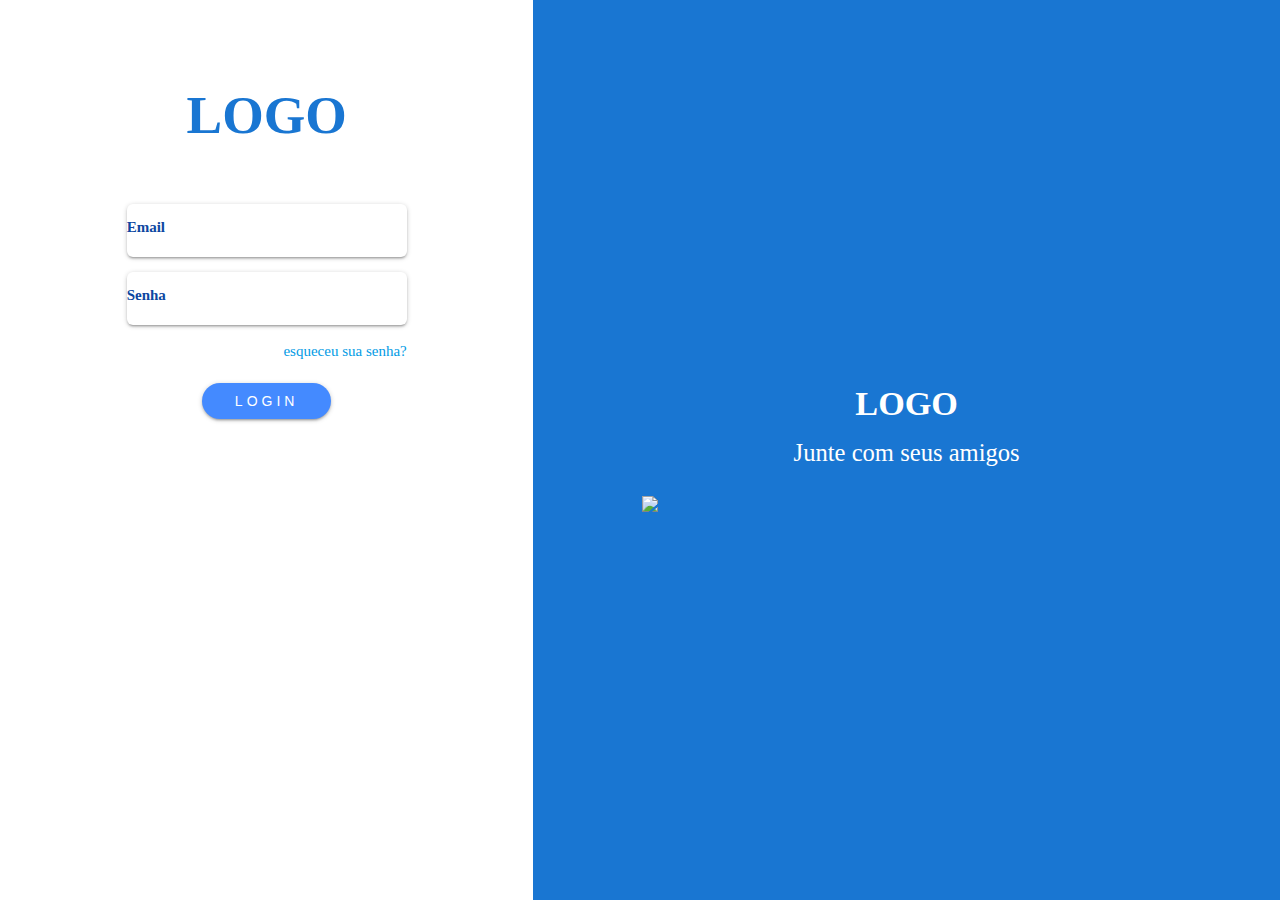
==== index.html @ 5bacface "Login e template base" ====
<!DOCTYPE html>
<html>
<head>
	<meta charset="utf-8">
	<meta http-equiv="X-UA-Compatible" content="IE=edge">
	<meta name="viewport" content="width=device-width, initial-scale=1.0">
	<link rel="stylesheet" href="css/materialize.min.css">
	<link rel="stylesheet" href="css/login.css">
	<title>Orion - Login</title>
</head>
<body>
	<div class="row">
		<div class="col s12 m12 l5 fill">
			<div class="container center c1">
				<h2>LOGO</h2>
				<form action="home.html" method="POST">
					<div class="row">				
						<div class="input-field z-depth-1 custom-field">
							<input type="text" name="email" class="validate" id="email-input" value="">
							<label for="email-input">Email</label>
						</div>
						<div class="input-field z-depth-1 custom-field">
							<input type="text" class="validate" id="password-input" name="senha" required minlength="8">
							<label for="password-input">Senha</label>
						</div>
						<a class="text-blue accent-2 right"href="#!">esqueceu sua senha?</a>
					</div>

					<input type="submit" class="btn center blue accent-2 custom-button" value="Login"/>
				</form>
			</div>
		</div>
		<div class="col l7 hide-on-med-and-down blue darken-2 fill valign-wrapper">
			<div class="container c2">
				<div class="row center">
					<h4>LOGO</h4>
					<h5>Junte com seus amigos</h5>
				</div>
				<div class="row">
					<img class="responsive-img" src="http://lorempixel.com/output/cats-q-c-640-480-1.jpg">
				</div>	
			</div>
		</div>
	</div>

	<script type="text/javascript" src="js/jquery-3.2.1.min.js"></script>
	<script type="text/javascript" src="js/materialize.min.js"></script>
</body>
</html>
---- css/login.css ----
html, body {
	height: 100vh;
	overflow-y: hidden;
	font-family: Roboto;
}
.fill {
	min-height: 100vh !important;
}


.c1 {
	padding:50px;
}

h2 {
	padding-bottom: 15%;
	color: #1976d2!important;
}

h2, h4 {
	font-weight: bolder;
}

h4, h5 {
	color: white;
}

h5 {

}

/* label color */
.input-field label {
	color: #0d47a1!important;
	font-weight: bolder;
}
.input-field input[type="text"] {
	width: 99%;
	border-bottom: none!important;
}
/* label focus color */
.input-field input[type=text]:focus + label {
	color: #0d47a1!important;
}
/* label underline focus color */
.input-field input[type=text]:focus {
	border-bottom: none!important;
	box-shadow: none!important;
}
/* invalid color */
.input-field input[type=text].invalid {
	border-bottom: none!important;
	box-shadow: none!important;
}

.custom-field {
	border-radius: 6px;
}

.custom-button {
	border-radius: 20px;
	width:50%;
	letter-spacing: 4px;
}
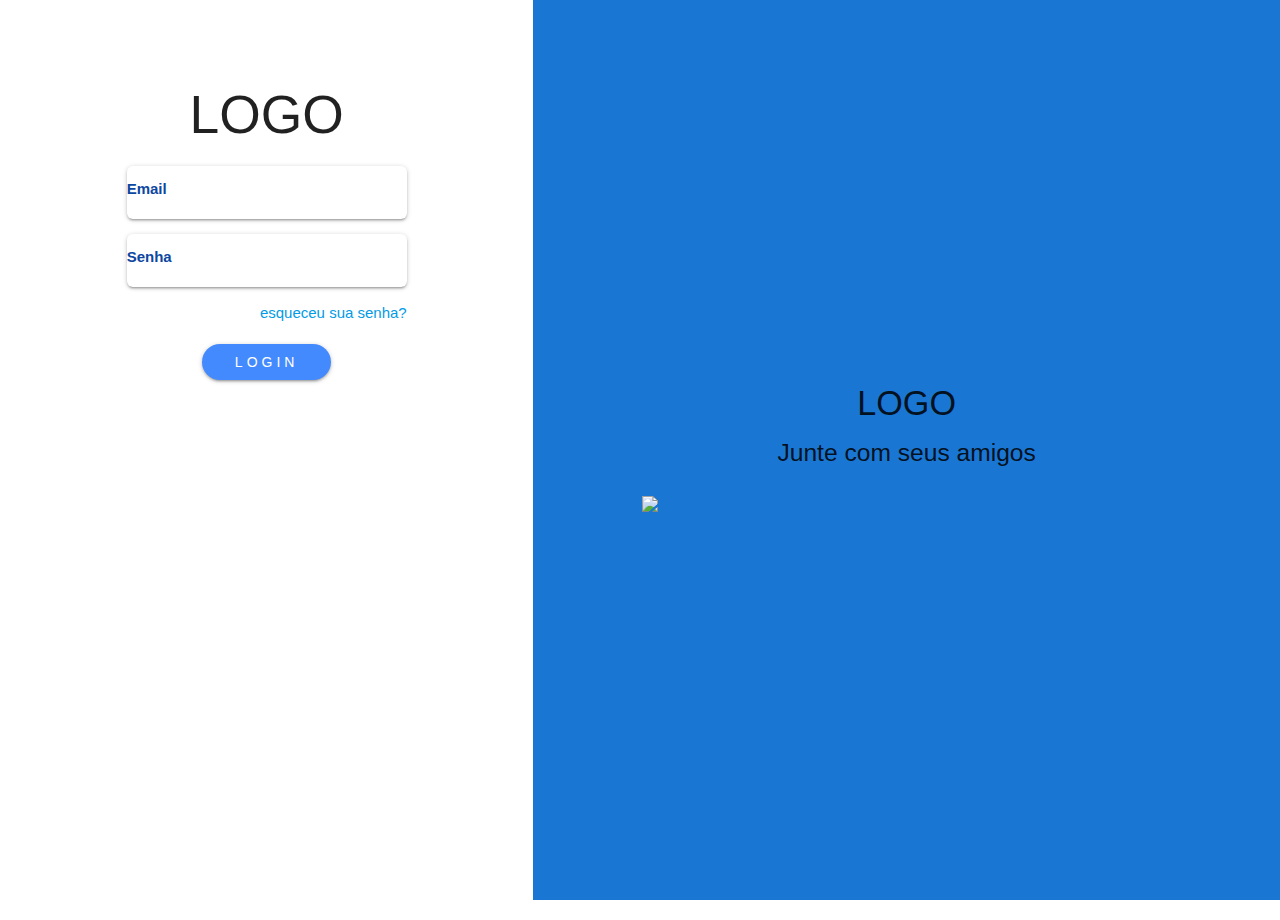
==== commit 3190d2db: "admins" ====
--- a/index.html
+++ b/index.html
@@ -16,11 +16,11 @@
 				<form action="home.html" method="POST">
 					<div class="row">				
 						<div class="input-field z-depth-1 custom-field">
-							<input type="text" name="email" class="validate" id="email-input" value="">
+							<input type="email" name="email" class="validate" id="email-input" value="">
 							<label for="email-input">Email</label>
 						</div>
 						<div class="input-field z-depth-1 custom-field">
-							<input type="text" class="validate" id="password-input" name="senha" required minlength="8">
+							<input type="password" class="validate" id="password-input" name="senha" required minlength="8">
 							<label for="password-input">Senha</label>
 						</div>
 						<a class="text-blue accent-2 right"href="#!">esqueceu sua senha?</a>
--- a/css/login.css
+++ b/css/login.css
@@ -1,32 +1,13 @@
 html, body {
 	height: 100vh;
 	overflow-y: hidden;
-	font-family: Roboto;
 }
 .fill {
 	min-height: 100vh !important;
 }
 
-
 .c1 {
 	padding:50px;
-}
-
-h2 {
-	padding-bottom: 15%;
-	color: #1976d2!important;
-}
-
-h2, h4 {
-	font-weight: bolder;
-}
-
-h4, h5 {
-	color: white;
-}
-
-h5 {
-
 }
 
 /* label color */
@@ -34,21 +15,39 @@
 	color: #0d47a1!important;
 	font-weight: bolder;
 }
-.input-field input[type="text"] {
+.input-field input[type="email"] {
 	width: 99%;
 	border-bottom: none!important;
 }
 /* label focus color */
-.input-field input[type=text]:focus + label {
+.input-field input[type=email]:focus + label {
 	color: #0d47a1!important;
 }
 /* label underline focus color */
-.input-field input[type=text]:focus {
+.input-field input[type=email]:focus {
 	border-bottom: none!important;
 	box-shadow: none!important;
 }
 /* invalid color */
-.input-field input[type=text].invalid {
+.input-field input[type=email].invalid {
+	border-bottom: none!important;
+	box-shadow: none!important;
+}
+.input-field input[type="password"] {
+	width: 99%;
+	border-bottom: none!important;
+}
+/* label focus color */
+.input-field input[type=password]:focus + label {
+	color: #0d47a1!important;
+}
+/* label underline focus color */
+.input-field input[type=password]:focus {
+	border-bottom: none!important;
+	box-shadow: none!important;
+}
+/* invalid color */
+.input-field input[type=password].invalid {
 	border-bottom: none!important;
 	box-shadow: none!important;
 }
@@ -61,4 +60,4 @@
 	border-radius: 20px;
 	width:50%;
 	letter-spacing: 4px;
-}+}
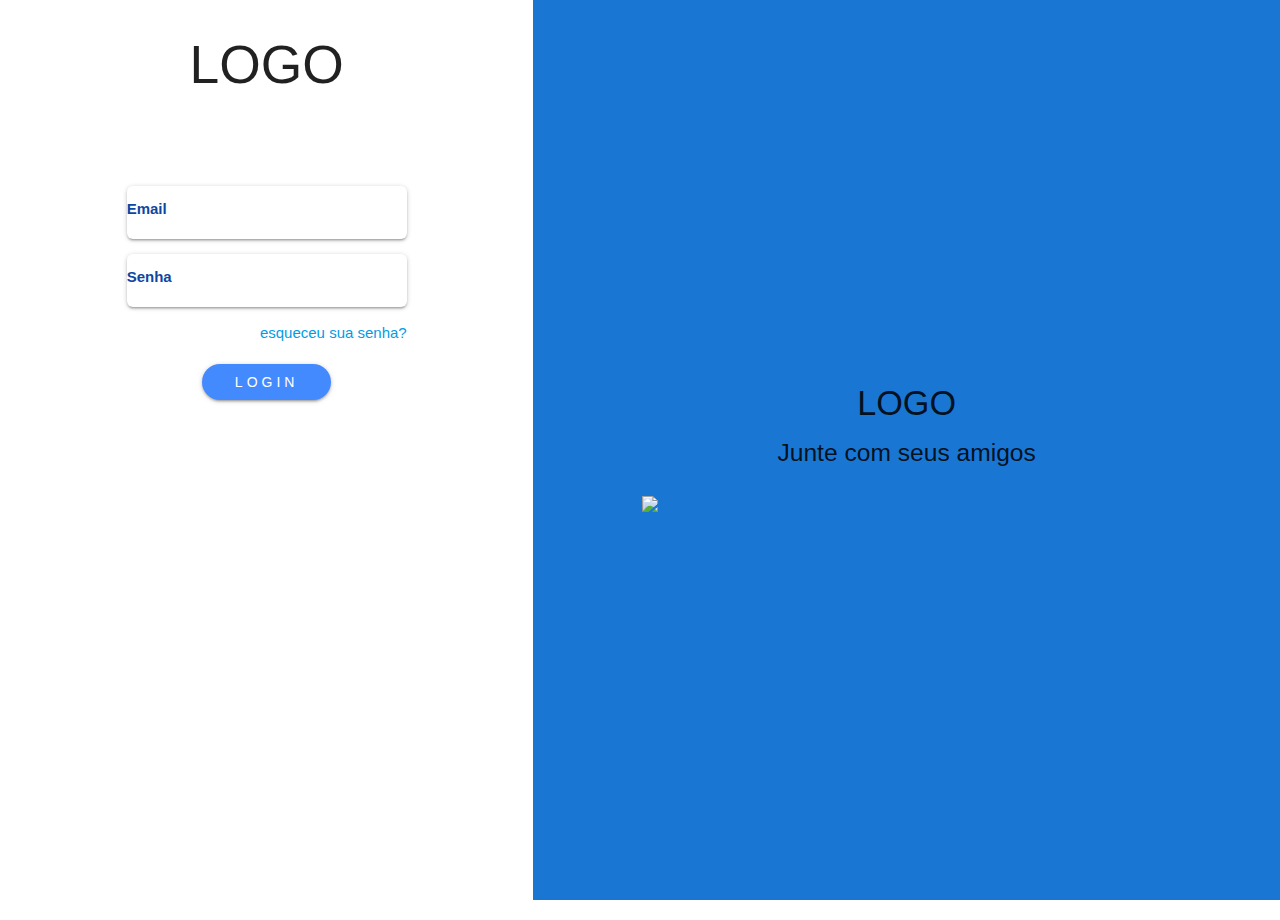
==== commit 3982c99e: "Add forgot password" ====
--- a/index.html
+++ b/index.html
@@ -10,20 +10,21 @@
 </head>
 <body>
 	<div class="row">
-		<div class="col s12 m12 l5 fill">
-			<div class="container center c1">
-				<h2>LOGO</h2>
+		<div class="col s12 m12 l5 fill center">
+			<h2>LOGO</h2>
+			<div class="container c1">
+				<div class="row"></div>
 				<form action="home.html" method="POST">
 					<div class="row">				
 						<div class="input-field z-depth-1 custom-field">
-							<input type="email" name="email" class="validate" id="email-input" value="">
+							<input type="email" name="email" class="validate" required id="email-input" value="">
 							<label for="email-input">Email</label>
 						</div>
 						<div class="input-field z-depth-1 custom-field">
 							<input type="password" class="validate" id="password-input" name="senha" required minlength="8">
 							<label for="password-input">Senha</label>
 						</div>
-						<a class="text-blue accent-2 right"href="#!">esqueceu sua senha?</a>
+						<a class="text-blue accent-2 right"href="forgot.html">esqueceu sua senha?</a>
 					</div>
 
 					<input type="submit" class="btn center blue accent-2 custom-button" value="Login"/>
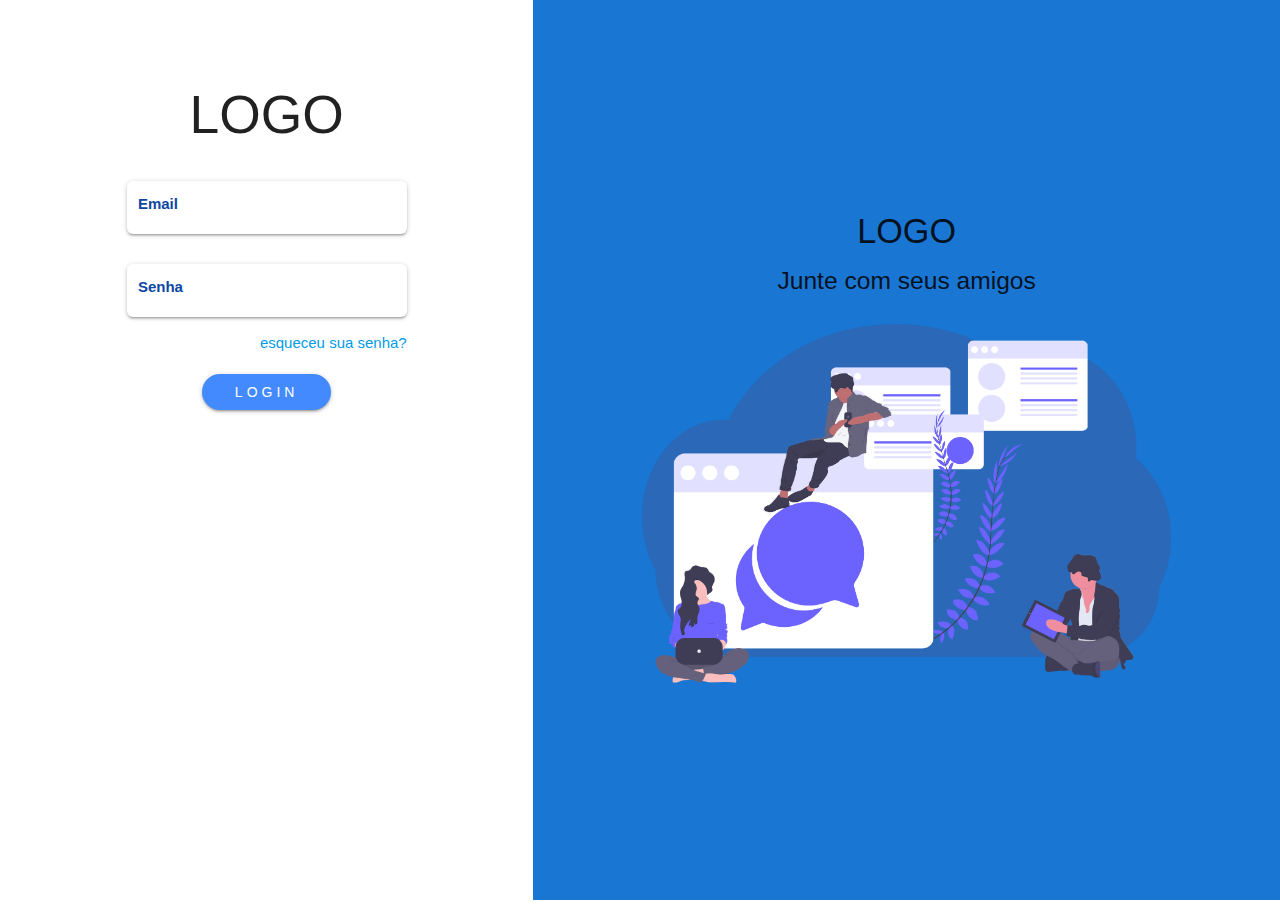
==== commit ba9e5cb1: "image" ====
--- a/index.html
+++ b/index.html
@@ -10,17 +10,16 @@
 </head>
 <body>
 	<div class="row">
-		<div class="col s12 m12 l5 fill center">
-			<h2>LOGO</h2>
-			<div class="container c1">
-				<div class="row"></div>
-				<form action="home.html" method="POST">
-					<div class="row">				
-						<div class="input-field z-depth-1 custom-field">
-							<input type="email" name="email" class="validate" required id="email-input" value="">
+		<div class="col s12 m12 l5 fill">
+			<div class="container center c1">
+				<h2>LOGO</h2>
+				<form name="registration" action="home.html" method="POST">
+					<div class="row">	
+						<div class="col s12 input-field z-depth-1 custom-field">
+							<input type="email" name="email" class="validate" required="" id="email-input" value="">
 							<label for="email-input">Email</label>
 						</div>
-						<div class="input-field z-depth-1 custom-field">
+						<div class="col s12 input-field z-depth-1 custom-field">
 							<input type="password" class="validate" id="password-input" name="senha" required minlength="8">
 							<label for="password-input">Senha</label>
 						</div>
@@ -38,7 +37,7 @@
 					<h5>Junte com seus amigos</h5>
 				</div>
 				<div class="row">
-					<img class="responsive-img" src="http://lorempixel.com/output/cats-q-c-640-480-1.jpg">
+					<img class="responsive-img" src="assets/undraw_group_chat_v059@3x.png">
 				</div>	
 			</div>
 		</div>
--- a/css/login.css
+++ b/css/login.css
@@ -15,39 +15,26 @@
 	color: #0d47a1!important;
 	font-weight: bolder;
 }
-.input-field input[type="email"] {
+.input-field 
+input[type=email],
+input[type=password] {
 	width: 99%;
 	border-bottom: none!important;
 }
 /* label focus color */
-.input-field input[type=email]:focus + label {
+.input-field 
+input[type=email]:focus + label,
+input[type=password]:focus + label {
 	color: #0d47a1!important;
 }
-/* label underline focus color */
-.input-field input[type=email]:focus {
-	border-bottom: none!important;
-	box-shadow: none!important;
-}
-/* invalid color */
-.input-field input[type=email].invalid {
-	border-bottom: none!important;
-	box-shadow: none!important;
-}
-.input-field input[type="password"] {
-	width: 99%;
-	border-bottom: none!important;
-}
-/* label focus color */
-.input-field input[type=password]:focus + label {
-	color: #0d47a1!important;
-}
-/* label underline focus color */
-.input-field input[type=password]:focus {
-	border-bottom: none!important;
-	box-shadow: none!important;
-}
-/* invalid color */
-.input-field input[type=password].invalid {
+/*remove undesired color components*/
+.input-field 
+input[type=email]:focus,
+input[type=email].valid,
+input[type=email].invalid,
+input[type=password]:focus,
+input[type=password].valid,
+input[type=password].invalid {
 	border-bottom: none!important;
 	box-shadow: none!important;
 }
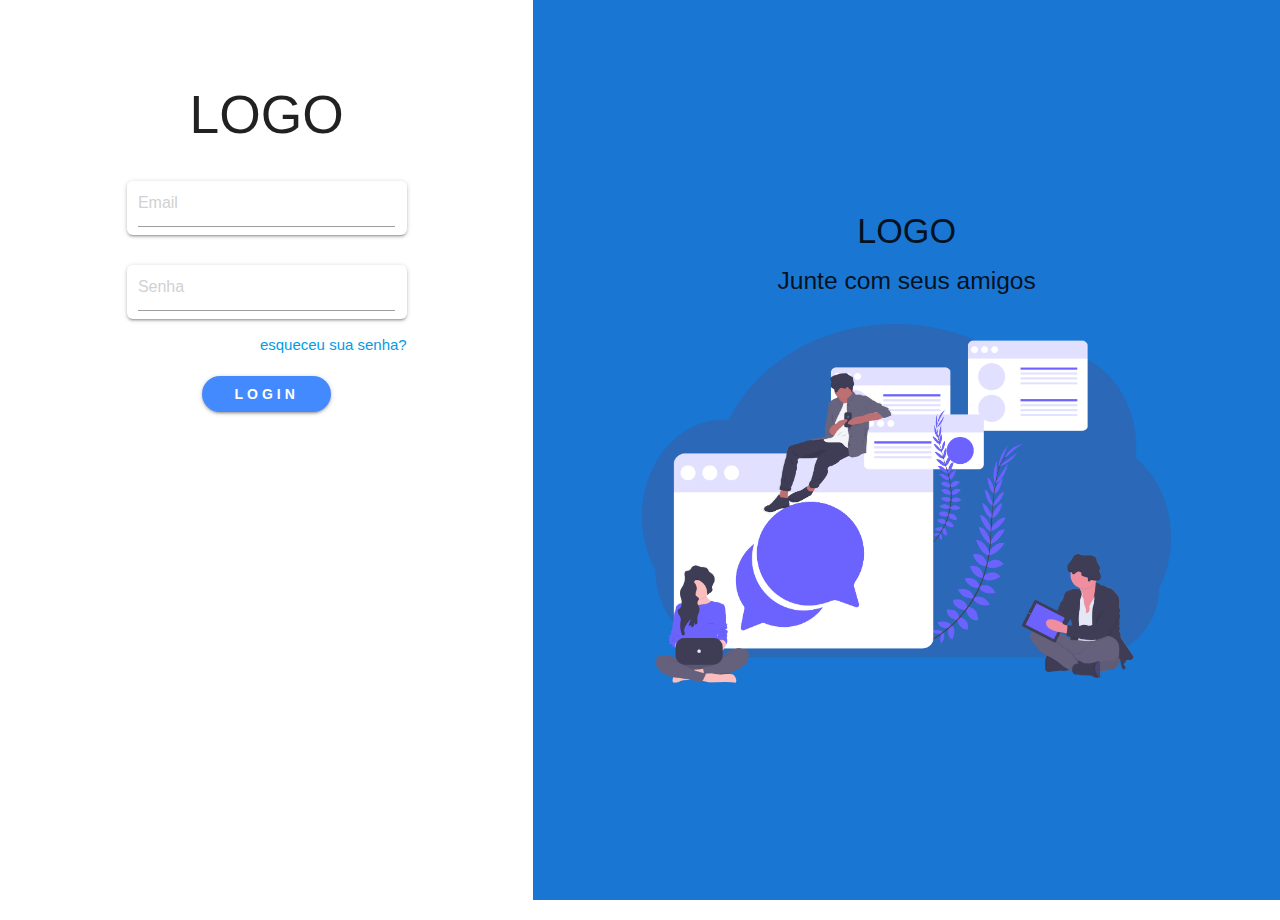
==== commit fe548ddb: "admin form & table fixes" ====
--- a/index.html
+++ b/index.html
@@ -13,17 +13,15 @@
 		<div class="col s12 m12 l5 fill">
 			<div class="container center c1">
 				<h2>LOGO</h2>
-				<form name="registration" action="home.html" method="POST">
+				<form name="registration" action="admins.html" method="POST">
 					<div class="row">	
 						<div class="col s12 input-field z-depth-1 custom-field">
-							<input type="email" name="email" class="validate" required="" id="email-input" value="">
-							<label for="email-input">Email</label>
+							<input type="email" name="email" class="validate" required="" id="email-input" placeholder="Email">
 						</div>
 						<div class="col s12 input-field z-depth-1 custom-field">
-							<input type="password" class="validate" id="password-input" name="senha" required minlength="8">
-							<label for="password-input">Senha</label>
+							<input type="password" class="validate" id="password-input" name="senha" required minlength="8" placeholder="Senha">
 						</div>
-						<a class="text-blue accent-2 right"href="forgot.html">esqueceu sua senha?</a>
+						<a class="text-blue accent-2 right forgot" href="forgot.html">esqueceu sua senha?</a>
 					</div>
 
 					<input type="submit" class="btn center blue accent-2 custom-button" value="Login"/>
@@ -45,5 +43,11 @@
 
 	<script type="text/javascript" src="js/jquery-3.2.1.min.js"></script>
 	<script type="text/javascript" src="js/materialize.min.js"></script>
+	<script type="text/javascript" src="js/form_validate.js"></script>
+	<script type="text/javascript">
+		$(document).ready(function(){
+		$('.form').validate();
+	}
+	</script>
 </body>
 </html>--- a/css/login.css
+++ b/css/login.css
@@ -1,6 +1,8 @@
 html, body {
 	height: 100vh;
 	overflow-y: hidden;
+	font-family: -apple-system, BlinkMacSystemFont, "Segoe UI", Roboto,
+    Oxygen-Sans, Ubuntu, Cantarell, "Helvetica Neue", sans-serif;
 }
 .fill {
 	min-height: 100vh !important;
@@ -8,35 +10,6 @@
 
 .c1 {
 	padding:50px;
-}
-
-/* label color */
-.input-field label {
-	color: #0d47a1!important;
-	font-weight: bolder;
-}
-.input-field 
-input[type=email],
-input[type=password] {
-	width: 99%;
-	border-bottom: none!important;
-}
-/* label focus color */
-.input-field 
-input[type=email]:focus + label,
-input[type=password]:focus + label {
-	color: #0d47a1!important;
-}
-/*remove undesired color components*/
-.input-field 
-input[type=email]:focus,
-input[type=email].valid,
-input[type=email].invalid,
-input[type=password]:focus,
-input[type=password].valid,
-input[type=password].invalid {
-	border-bottom: none!important;
-	box-shadow: none!important;
 }
 
 .custom-field {
@@ -47,4 +20,9 @@
 	border-radius: 20px;
 	width:50%;
 	letter-spacing: 4px;
+	font-weight: bolder;
 }
+
+.forgot:hover {
+	font-weight: bold;
+}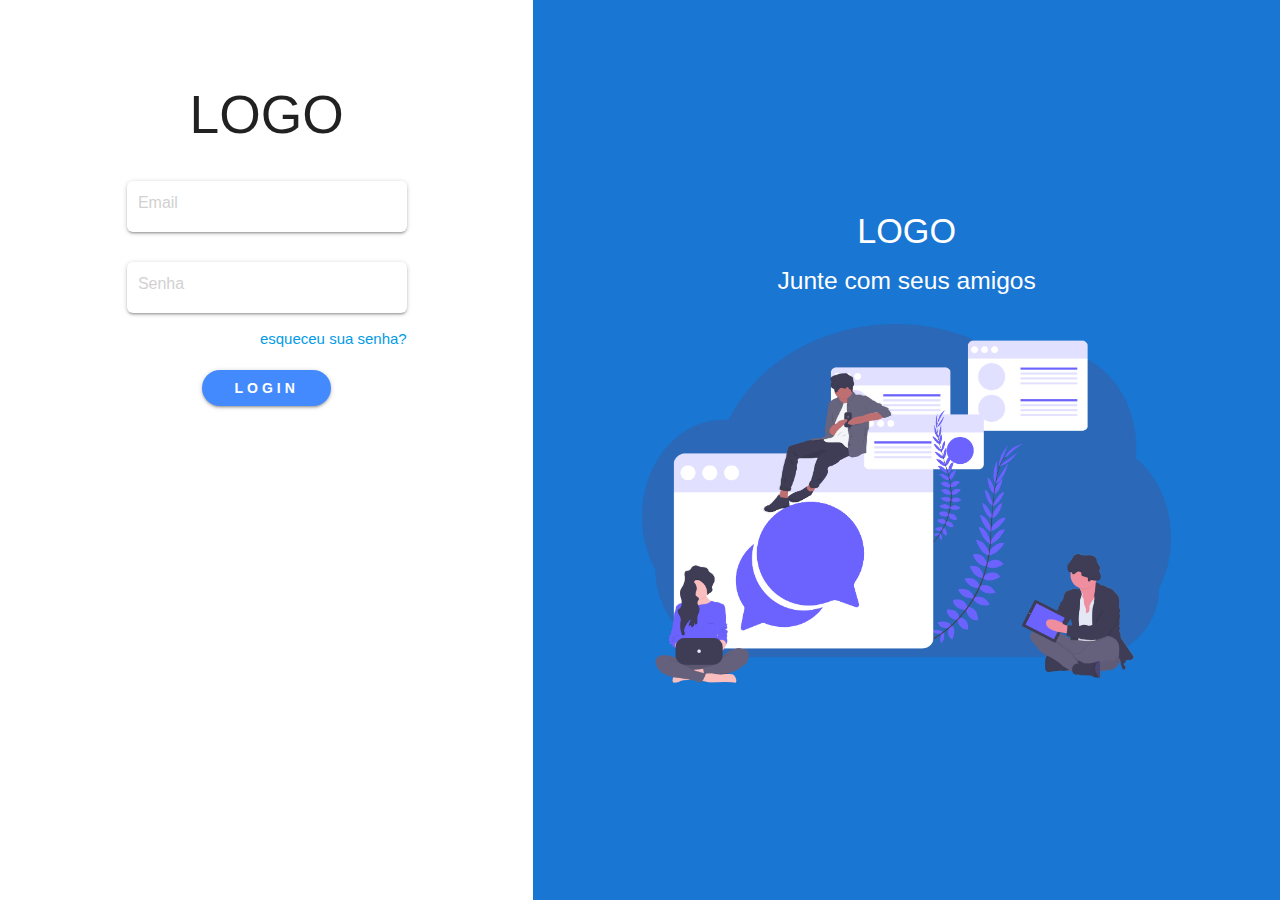
==== commit 404fa95e: "input updates" ====
--- a/index.html
+++ b/index.html
@@ -12,14 +12,16 @@
 	<div class="row">
 		<div class="col s12 m12 l5 fill">
 			<div class="container center c1">
-				<h2>LOGO</h2>
+				<h2 class="fbolder">LOGO</h2>
 				<form name="registration" action="admins.html" method="POST">
 					<div class="row">	
 						<div class="col s12 input-field z-depth-1 custom-field">
 							<input type="email" name="email" class="validate" required="" id="email-input" placeholder="Email">
+							<span class="helper-text" data-error="Email inválido"></span>
 						</div>
 						<div class="col s12 input-field z-depth-1 custom-field">
 							<input type="password" class="validate" id="password-input" name="senha" required minlength="8" placeholder="Senha">
+							<span class="helper-text" data-error="Senha inválida"></span>
 						</div>
 						<a class="text-blue accent-2 right forgot" href="forgot.html">esqueceu sua senha?</a>
 					</div>
--- a/css/login.css
+++ b/css/login.css
@@ -8,12 +8,17 @@
 	min-height: 100vh !important;
 }
 
+h4,h5 {
+	color: white;
+}
+
 .c1 {
 	padding:50px;
 }
 
 .custom-field {
 	border-radius: 6px;
+	height: 51px;
 }
 
 .custom-button {
@@ -25,4 +30,16 @@
 
 .forgot:hover {
 	font-weight: bold;
+}
+
+.input-field input[type=email],
+.input-field input[type=password],
+.input-field input[type=email]:focus,
+.input-field input[type=password]:focus,
+.input-field input[type=email].valid,
+.input-field input[type=password].valid,
+.input-field input[type=email].invalid,
+.input-field input[type=password].invalid {
+     border-bottom: none!important;
+     box-shadow: none!important;
 }